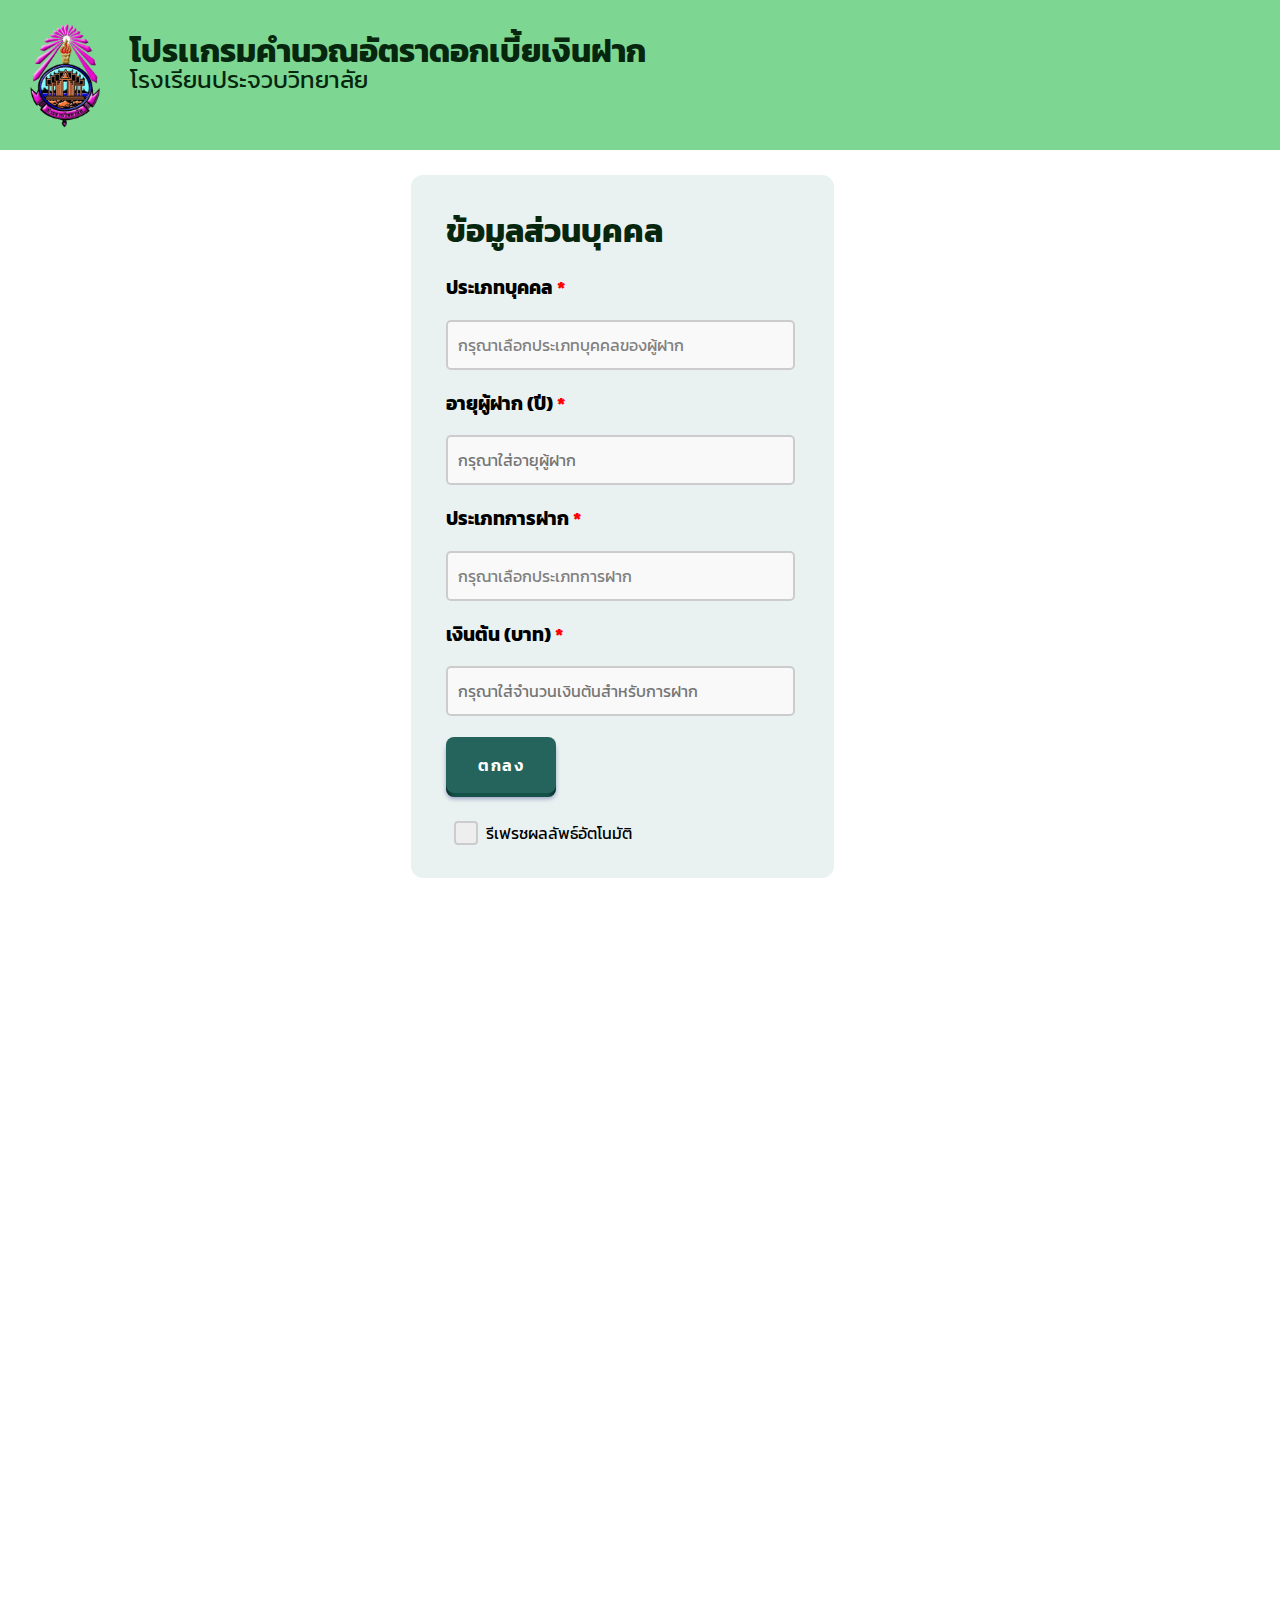
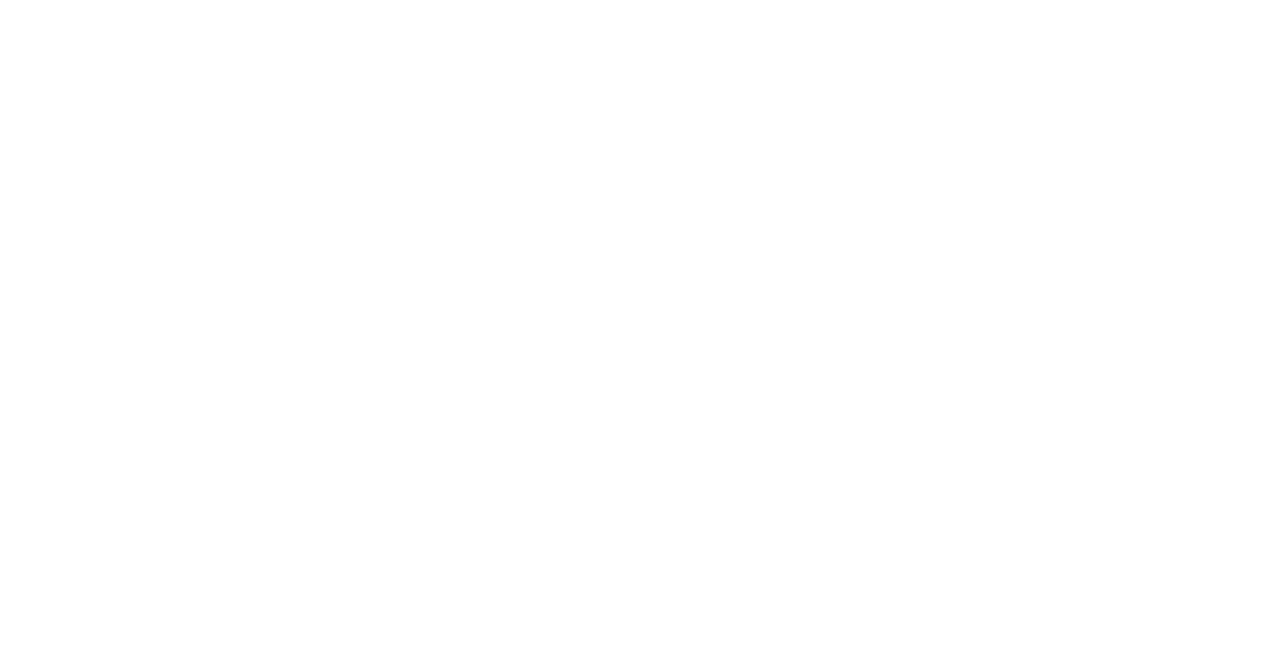
==== index.html @ 6b9879ae "Rename -Web_practice.html- to -index.html-" ====
<html lang="en">
<head>
    <meta charset="UTF-8">
    <meta name="viewport" content="width=device-width, initial-scale=1.0">
    <meta http-equiv="X-UA-Compatible" content="ie=edge">
    <title>โปรเเกรมคำนวณอัตราดอกเบี้ยเงินฝาก</title>
    <link rel="icon" href="images/favicon.png" type="image/png">
    <link rel="preconnect" href="https://fonts.googleapis.com">
<link rel="preconnect" href="https://fonts.gstatic.com" crossorigin>
<link href="https://fonts.googleapis.com/css2?family=IM+Fell+English:ital@0;1&family=Kanit:ital,wght@0,400;0,700;1,400;1,700&display=swap" rel="stylesheet">
    <link rel="stylesheet" href="styles.css">
</head>
    <body>
    <div class="Banner no-caret">
        <img src="images/school_logo.png" alt="" id="school_logo" >
        <div class="header-text" >
             <h1 class="kanit-bold pw">โปรเเกรมคำนวณอัตราดอกเบี้ยเงินฝาก 
        </h1>
        <p class="kanit-regular" id="engpw">โรงเรียนประจวบวิทยาลัย</p>
        </div>
       
    </div> 
    <div class="container kanit-bold ">
        <section class="Personal_info">
            <h2 id="PI">ข้อมูลส่วนบุคคล</h2>
            <div class="select-field kanit-regular">
                <h3 class="pi-header" id="person-type-header">ประเภทบุคคล <span class="stars">*</span></h3>
                <div class="custom-select">
                    <select id="person-type" class="kanit-regular styled-select req-select">
                       
                      
                        <option value="บุคคลธรรมดา">1. บุคคลธรรมดา</option>
                        <option value="นิติบุคคล"disabled selected hidden>2. นิติบุคคล</option>
                        <option value="นิติบุคคลไม่เเสวงหาผลประโยชน์"disabled selected hidden>3. นิติบุคคลไม่เเสวงหาผลประโยชน์</option>
                        <option value="ราชการ"disabled selected hidden>4. ราชการ</option>
                        <option value="รัฐวิสาหกิจ"disabled selected hidden>5. รัฐวิสาหกิจ</option>
                        <option value="สถาบันการเงิน"disabled selected hidden>6. สถาบันการเงิน</option>
                        <option value="กองทุนเเละบริษัท"disabled selected hidden>7. กองทุนเเละบริษัท</option>
                     <option value="" class="selector-placeheader"  disabled selected hidden>กรุณาเลือกประเภทบุคคลของผู้ฝาก</option>
                        <option value="เกษตรกร">2. เกษตรกร</option>
                    </select>
                  </div>
                  <h3 class="pi-header " id="age">อายุผู้ฝาก (ปี) <span class="stars">*</span></h3>
                  <input class="styled-select kanit-regular req-select" type="tel" id="age-input" placeholder="กรุณาใส่อายุผู้ฝาก" oninput="validateInteger(this)">
                <h3 class="pi-header" id="deposit-type-header">ประเภทการฝาก  <span class="stars">*</span></h3>
                <select id="banking-type" class="kanit-regular styled-select req-select">
                    <option value="" class="selector-placeheader"  disabled selected hidden>กรุณาเลือกประเภทการฝาก</option>
                    <option value="saving">1. ฝากออมทรัพย์</option>
                    <option value="fix" >2. ฝากประจำ</option>
                </select>
                
                    <h3 class="pi-header" id="date-input">เลือกวันที่ฝาก <span class="stars">*</span></h3>
                <div class="date-input-container" id="date-input-container">
                    <h4 id="to-text">เริ่ม</h4>
                    <input min="2000-00-01" max="3000-31-12" class="styled-select date-selector kanit-regular saving-select fix-select" type="date" id="start-date" name="start-date">
                    <h4 id="end-text">สิ้นสุด</h4>
                    <input min="2000-00-01" max="3000-31-12" class="styled-select date-selector kanit-regular saving-select" type="date" id="end-date" name="end-date">
                </div>
                <h3 class="pi-header " id="range-select-header">เลือกระยะเวลาการฝาก <span class="stars">*</span></h3>
                <h3 class="pi-header " id="range-select-month-header">ระบุระยะเวลาการฝาก <span class="stars"> (เดือน)*</span></h3>
                <select id="range-selector" class="kanit-regular styled-select fix-select">
                    <option value="" class="selector-placeheader"  disabled selected hidden>กรุณาเลือกระยะเวลาการฝาก</option>
                    <option value="3">3 เดือน</option>
                    <option value="6">6 เดือน</option>
                    <option value="12">12 เดือน</option>
                    <option value="24">24 เดือน</option>
                </select>
                <input class="styled-select kanit-regular " type="tel" id="month-input" placeholder="กรุณาใส่ระยะเวลาการฝาก" oninput="validateInteger(this)">
                <h3 class="pi-header " id="original-fund">เงินต้น (บาท) <span class="stars">*</span></h3>
                <input class="styled-select kanit-regular req-select" type="tel" id="intInput" placeholder="กรุณาใส่จำนวนเงินต้นสำหรับการฝาก" oninput="validateInteger(this)">
                <button class="pushable kanit-regular" onclick="final_process()">
                    <span class="shadow"></span>
                    <span class="edge"></span>
                    <span class="front"> ตกลง </span>
                  </button>
                 
                  
                
                
                  <p id="status-text"></p>
                  <label class="custom-checkbox">
                     <input id="checkingbox" type="checkbox" />
                    <span class="checkmark no-caret">
                       
                    </span>
                    
                      รีเฟรชผลลัพธ์อัตโนมัติ
                  </label>
                 
            </div>
           
        </section>

        <section class="Result" id="Result_box">
            <div class="bank-container">
                <h3 class="bank-showcase-text" id="">ธนาคารตัวเลือก</h3>
            <div id="list-cover">
                <div class="bank-selector-list">
                    <div id="กรุงไทย" class="bank-selector bank-showcase-text kanit-regular" onclick="scaleDown(this,0)"  >
                        <img id="krungthai-logo" src="images/krungthai-logo.png" alt="symbol"> 
                        <p class="bank-name">ธนาคารกรุงไทย</p>
                    </div>
                    <div class="bank-selector bank-showcase-text kanit-regular " onclick="scaleDown(this,0)" id="ไทยพาณิชย์">
                        <img id="krungthai-logo" src="images/dpa_bank_sb@2x.png" alt="symbol"> 
                        <p class="bank-name">ธนาคารไทยพาณิชย์</p>
                    </div>
                    <div class="bank-selector bank-showcase-text kanit-regular" onclick="scaleDown(this,0)" id="กรุงเทพ">
                        <img id="krungthai-logo" src="images/bkk.png" alt="symbol"> 
                        <p class="bank-name">ธนาคารกรุงเทพ</p>
                    </div>
                    <div class="bank-selector bank-showcase-text kanit-regular" onclick="scaleDown(this,0)" id="กรุงศรีอยุธยา">
                        <img id="krungthai-logo" src="images/Ayuthaya.png" alt="symbol"> 
                        <p class="bank-name">ธนาคารอยุธยา</p>
                    </div>
                    <div class="bank-selector bank-showcase-text kanit-regular" onclick="scaleDown(this,0)" id="กสิกรไทย">
                        <img id="krungthai-logo" src="images/KBANK.png" alt="symbol"> 
                        <p class="bank-name">ธนาคารกสิกรไทย</p>
                    </div>
                    <div class="bank-selector bank-showcase-text kanit-regular" onclick="scaleDown(this,1)" id="ธกส.">
                        <img id="krungthai-logo" src="images/BAAC.png" alt="symbol"> 
                        <p class="bank-name" id="BAAC-name">ธนาคารเพื่อการเกษตรและสหกรณ์การเกษตร</p>
                    </div>
                    <div class="bank-selector bank-showcase-text kanit-regular" onclick="scaleDown(this,0)" id="ทหารไทยธนชาต">
                        <img id="krungthai-logo" src="images/TTB.png" alt="symbol"> 
                        <p class="bank-name">ธนาคารไทยธนชาต</p>
                    </div>
                    <div class="bank-selector bank-showcase-text kanit-regular" onclick="scaleDown(this,1)" id="ออมสิน">
                        <img id="krungthai-logo" src="images/GSB.png" alt="symbol"> 
                        <p class="bank-name">ธนาคารออมสิน</p>
                    </div>
                    <div class="bank-selector bank-showcase-text kanit-regular" onclick="scaleDown(this,0)" id="ยูโอบี">
                        <img id="krungthai-logo" src="images/UOB.png" alt="symbol"> 
                        <p class="bank-name">ธนาคารยูโอบี</p>
                    </div>
                    <div class="bank-selector bank-showcase-text kanit-regular" onclick="scaleDown(this,0)" id="ซีไอเอ็มบี ไทย">
                        <img id="krungthai-logo" src="images/CIMB.png" alt="symbol"> 
                        <p class="bank-name">ธนาคารซีไอเอ็มบี ไทย</p>
                    </div>
                    
                    <div class="bank-selector bank-showcase-text kanit-regular" onclick="scaleDown(this,0)" id="เกียรตินาคินภัทร">
                        <img id="krungthai-logo" src="images/kiatti.png" alt="symbol"> 
                        <p class="bank-name">ธนาคารเกียรตินาคินภัทร</p>
                    </div>
                    <div class="bank-selector bank-showcase-text kanit-regular" onclick="scaleDown(this,0)" id="แลนด์ แอนด์ เฮ้าส์ ">
                        <img id="krungthai-logo" src="images/LnH.png" alt="symbol"> 
                        <p class="bank-name">ธนาคารแลนด์ แอนด์ เฮ้าส์</p>
                    </div>
                </div>
            </div>   
            </div>
            <div class="right">
                <div class="rightup">
            <div class="sum">
                <h3 class="kanit-bold result_text" id="sumtext">ยอดรวม</h3>
                <div class= "result_text_div" id="sum-display">
                   00.00 
                </div>
                <p id="THB" class="result_text_info">THB</p> 
                <div class="line"></div>
                <h3 class="kanit-bold result_text" id="insum">ดอกเบี้ยที่ได้รับ</h3>
                <div class= "indisplay" id="in-display">
                    00.00 
                 </div>
                 <p id="THB2" class="result_text_info">THB</p> 
            </div>
            <div class="interest-info-container">  
                <div class="interest-percent">
                    <div class="interest-text-continer">
                        <p id="hundred">อัตราดอกเบี้ย <span id="bank-name-value">: ธนาคารกรุงไทย</span></p>
                        <p  id="interest-rate" class="">0.125</p>
                    </div>
                    <img id="percent" src="images/Percent.png" alt="symbol"> 
                    
                 
                </div>
               <div class="date-block">
                <img id="clock" src="images/clock.png" alt="symbol"> 
                <div id="interest-info-text" >
                    <p class="result_text_info kanit-bold" id="range"> ระยะเวลาทั้งสิ้น <span id="months" class="kanit-bold">xxxx</span> วัน</p>
                    <p class="result_text_info kanit-regular"><span id="date-1">08/6/2952 </span> <span class="result_text_info kanit-regular" id="to">ถึง</span> <span class="result_text_info kanit-regular" id="date-2">08/12/2953</span></p>
                </div>
               
            </div>
        </div>
        </div>
        <div   id="detail-container">
            <div id="req-header-container">
                <img id="uni-bank-image" src="images/BAAC.png" alt="symbol"> 
                
            <div  id="req-list">
                <h3 class="req-text kanit-regular" id="req-header">ข้อมูลเกี่ยวกับ </h3>
                <h3 class="req-text" id="req-header-name">ธนาคารกสิกรไทย </h3>
            </div>

            </div>
            <div class="new-line" id="req-line" ></div>
            <h3 class="req-text " id="req">เงื่อนไขการเปิดบัญชี</h3>
            <div class="req-line">
                <p class="req-text req-p kanit-regular" >จำนวนเงินฝากขั้นต่ำหรับการเปิดบัญชี <span id="req-amount " class="kanit-bold">10000 </span> บาท</p>
                <img id="tick" src="images/Tick.png" alt="symbol"> 
            </div>
            <div class="req-line">
                <p class="req-text req-p kanit-regular" id="req-age" >อายุขั้นต่ำหรับการเปิดบัญชี <span id="age-amount " class="kanit-bold">20 </span> ปี</p>
                <img id="tick2" src="images/Tack.png" alt="symbol"> 
            </div>
            <div class="new-line" id="req-line" ></div>
            <h3 id="detail-header">ข้อมูลเเละเงื่อนไขเพิ่มเติม</h3>
            <div id="extra-info">
                
                <p   class="kanit-regular" id="detail">
                  
                </p>

            </div>
            
            
        </div>
        <img src="images/Money.png" alt="" id="Money-image" class="Bank-image">
        <img src="images/Money2.png" alt="" id="Money-image2" class="Bank-image">
        <img src="images/Money3.png" alt="" id="Money-image3" class="Bank-image">

    </div>
        </section>
    </div>  
    <div class="container">
      </div>
    <script src="script.js"></script>   


    </body>
    
</html>
---- styles.css ----
body{
  margin: 0;
  height: 1500;
  background-color: rgb(255, 255, 255);
}

@media (max-width:1358px){
  .right{
    width: 100% !important;
  }
  .rightup{
    display: flex;
    align-items: center;  
    flex-direction: column;
  }
  .interest-info-container{
    margin-top: 0px!important;
    align-items: center;
    justify-content: center ;
  }
  #detail-container{
    width: 95% !important;
    height: 40% !important;
    background-color: white !important;
    border-radius: 12px !important;
    margin: auto !important;
   overflow: hidden;

  }
  .sum{
    margin-top: 0px !important;
    margin-right: 0px !important;
   margin-left: 0px !important;
   width: 90% !important;

  }
  .Result{
    display: flex ;
    flex-direction: column;
    align-items: center;
    
   overflow: none !important;
   padding-bottom:25px;
  
  }
  .bank-container{
    width: 90% !important;
    height: 120px !important;
    overflow: hidden;
    margin-left:0px !important;
  }
  .bank-selector-list{
    display: flex;
    width: 2740px !important;
  }
  #list-cover{
    width: 100%;
    overflow: auto;
  }
  .bank-selector{
    width: fit-content !important;
    margin-right: 15px !important;
    padding-right: 10px;
  }
  .bank-name{
    margin-right: 5px !important;
  }
  #date-input-container{
    display: flex;
    flex-direction: column !important;
    
  }
  .date-selector{
    width: 80% !important;
  }
  #to-text{
    margin: 5px !important;
  }
  #end-text{
    margin: 5PX !important;
  }
}
  



@media (min-width:1358px){
  .Result{
    display: flex;


  }

}


#date-input-container{
  display: flex; 
  flex-direction: row;
}

.Banner {
  background: linear-gradient(to right, #7dd692 70%, #7dd692 );
  height: 150px;  
  display: flex;

    
  
  align-items: center; /* Center vertically */
  justify-content: flex-start;

}
.header-text{
width: 100%;
height: 100px;
margin:0px ;
margin-top: 30px;

}
.pw {
  font-size: 2rem;
  margin: 0; 
  line-height: 0.7;
  color: #07260e;
}

#engpw{
  margin: 0;
      padding: 0;
      border: 0; 
      font-size: 1.5rem;
      color: #07260e;
}


#PI{
 padding-top: 5px;
 font-size: 2rem;
 margin-bottom: 15px;
 color: #07260e;
}

.Personal_info {
  background-color: #E9F2F1;
  margin: 25px ; 
  border-radius: 12px;
  padding-right: 0px;
  width: 33%; 
  box-sizing: border-box;
 height:fit-content;
 padding-left: 35px;
 padding-bottom: 25px;
}
.pushable {
position: relative;
background: transparent;
padding: 0px;
border: none;
cursor: pointer;
outline-offset: 4px;
outline-color: deeppink;
transition: filter 250ms;
-webkit-tap-highlight-color: rgba(0, 0, 0, 0);
margin-top: 25px;
}

.shadow {
position: absolute;
top: 0;
left: 0;
height: 100%;
width: 100%;
background: hsl(226, 25%, 69%);
border-radius: 8px;
filter: blur(2px);
will-change: transform;
transform: translateY(2px);
transition: transform 600ms cubic-bezier(0.3, 0.7, 0.4, 1);
}

.edge {
position: absolute;
top: 0;
left: 0;
height: 100%;
width: 100%;
border-radius: 8px;
background: linear-gradient(
  to right,
  rgb(9, 45, 40),
  rgb(20, 82, 73) 8%,
  rgb(20, 82, 73) 92%,
  rgb(9, 45, 40) 100%
);
}

.front {
display: block;
position: relative;
border-radius: 8px;
background: rgb(36, 100, 92);
padding: 16px 32px;
color: white;
font-weight: 600;
text-transform: uppercase;
letter-spacing: 1.5px;
font-size: 1rem;
transform: translateY(-4px);
transition: transform 600ms cubic-bezier(0.3, 0.7, 0.4, 1);
}

.pushable:hover {
filter: brightness(110%);
}

.pushable:hover .front {
transform: translateY(-6px);
transition: transform 250ms cubic-bezier(0.3, 0.7, 0.4, 1.5);
}

.pushable:active .front {
transform: translateY(-2px);
transition: transform 34ms;
}

.pushable:hover .shadow {
transform: translateY(4px);
transition: transform 250ms cubic-bezier(0.3, 0.7, 0.4, 1.5);
}

.pushable:active .shadow {
transform: translateY(1px);
transition: transform 34ms;
}

.pushable:focus:not(:focus-visible) {
outline: none;
}

.Result{
  margin: 25px ; 
  margin-left: 10px;
  border-radius: 12px;
  background-color: #E9F2F1;
  width: 70%;
  box-sizing: border-box;
  overflow: hidden;
  transition : all 1s ease ;
  width: 0%;
  height: fit-content;
}

#school_logo{
scale: 0.7;
margin: 0px;
width: 100px;
height:148.5px ;
margin-right: 15px;
margin-left: 15px;
}

#interest-sum-display{
  font-size: 1.5rem;
  color:  #07260e;
  word-wrap: break-word;
  word-break: break-word;
}

.container {
  height: 1050px;
  display: flex;
  justify-content: center;
}

.sum{

  margin: 25px;
  padding: 50px;
  padding-left: 0px;
  padding-top: 15px;
  background-color : rgb(190, 143, 88)  ;
  border-radius: 12px;
  padding-right: 0px;
  padding-bottom: 100px;
  width: 92%;
  height: 135px;
  content: '';
  box-shadow: 15px 5px 0px -5px rgb(117, 76, 29);
 z-index: 10;
}
.Bank-image {
  position:absolute;
  scale: 0.33;
  top: 33px;
  left: 1185px;
  
  transform-origin: left;
 
}
#Money-image{
z-index: 3;
transition: transform 0.2s ease-in-out;
display: none;
}
#Money-image2{
z-index: 2;
transition: transform 0.23s ease-in-out;
display: none;
}
#Money-image3{
z-index: 1;
transition: transform 0.26s ease-in-out;
display: none;
}
.bank-container{
margin: 25px;

margin-right: 0px;

padding: 50px;
padding-left: 15px;
padding-top: 15px;
background-color : #ffffff;
border-radius: 12px;

padding-right: 15px;
width: 40%;
border: 1px solid rgba(255, 255, 255, 0.522);

}
#current-interest-display{

font-size: 2rem;
}
.bank-showcase-text{
color: #07260e;
margin-top: 5px;
margin-bottom: 5px;
}
.new-line{
background-color: #07260e;
height: 1px;
width: 100%;
margin-top: 5px;
margin-bottom: 15px;
margin-top: 30px;
}
.bank-selector-list{

width: 100%;
height: 97%;
margin: 0px;
cursor: pointer;
}
.bank-selector{
height: 56px;
width: 100%;
background-color: #ccdedc;

border-radius: 32px;
margin-bottom: 16px;
display: flex;
transition: transform 0.15s ease-out ,background-color 0.2s ease; 

}
.bank-selector:hover {
transform: scale(1.1);
}

#krungthai-logo{
scale: 1.1;
margin: 0;
margin-right: 5px;
}

#BAAC-name{
margin-top: 8px;

}
.bank-name {
color: #07260e;
transition: color 0.15s ease;
margin-left: 5px;
}

#result{
  margin: 25px ; 
  margin-left: 10px;
      display: flex;
      justify-content: center; 
      align-items: center;
   
      
     
}

.line{
margin-top: 5px;
  background-color: rgb(196, 149, 95);
  height: 5px;
  width: 100%;
  border-top: dashed rgb(131, 88, 38);

}
#insum{
margin-left: 15px;color: rgb(117, 76, 29);
}
.indisplay{
  width: 320px;
margin-left: 15px;
margin-top: 0px;
font-size: 2rem;
line-height: 30px;
color: rgb(117, 76, 29);
}
.result_text_div{
  width: 320px;
   color: rgb(237, 248, 240);
  margin-left: 15px;
  font-size: 56px; 
  line-height: 1;

}
#sumtext{
margin-left: 15px;
}
.result_text{
 margin-left: 15px;
 color: rgb(237, 248, 240);
}

.result_text_info{
  color:  rgb(237, 248, 240);
  margin: 0;

}   



.right{
width: 70%  ;




}
.rightup{

display: flex;


}



#to{
  margin-left: 5px;
  ;
}
#date-1{
  font-style: italic  ;
}
#date-2{
  margin-left: 5px;
  font-style: italic  ;
}
.date-container{
  
  display: flex;
  width: 100%;
  
  padding-top: 10px;
  padding-left: 10px;
}
#months{
  font-style: italic;
}
#req-per{
line-height: 20px;
}
#req-age{
line-height: normal;
}
.interest-info-container {
  margin-top: 25px;
 width: 100%;

 
 height: 34.5%;
 display: flex;
 flex-direction: column;
 justify-content: center ;
 align-items: center;
}

.result_text_info {
color: #24645c;
}
#interest-info-text{
margin-top: 30px;
}
.date-block{
  background-color: #ccdedc;
  border-radius: 12px;
  height: 110.67px;
  width: 89%;
  display: flex;
  flex-direction: row;
  margin-bottom: 25px;
  border: 1px solid rgba(255, 255, 255, 0.522);
}
.interest-percent{
margin-bottom: 25px;
background-color: #24645c;
border-radius: 12px;
height: 110.61px;
width: 89%;
display: flex;

border: 1px solid rgba(255, 255, 255, 0.522);
justify-content: right;
align-items: center;

}
#interest-rate{


font-size: 3rem;
margin-top: 0px;
color: #ccdedc;

line-height: 5px;
margin-top: 20px;
direction: rtl;


}
#hundred{
font-size: 1rem;
margin-top: 0px;
color: #ccdedc;
margin-left: 10px;
direction: rtl;
margin-top: 20px;
}
.interest-text-continer{
width: 292.97px;
}
#flowercoint{
font-size: 1rem;
margin: 0;
padding: 0;
margin-top: 25px;
}
#percent{
scale: 1;
height: 70px;
width: 70px;
margin-left: 20px;
margin-right: 20px;


}

#percent-info-text{
color: #ccdedc;
}

#THB{
color: white;
margin-left: 15px;
}
#THB2{
color: rgb(117, 76, 29);
margin-left: 15px;
}
#clock{
scale: 0.7;
width: 100px;
height: 100px;
}


.range-div{
  background-color: white;
  width: 70%;
  margin: 0px;
  height: 30%;
  
}

#req-header{
margin: 0px;
font-size: clamp(1rem, -0.2692rem + 2.0513vw, 1.5rem);
margin-top: 15px;
}
.req-text{
margin: 0px;
color: rgb(7, 38, 14);
line-height: 40px;

}
#req-header-name{
font-size: clamp(1rem, -0.1538rem + 3.0769vw, 2.5rem);
flex: 1;
word-break: break-word;
}
#detail-container{
width: 94%;
height: 67.5%;
background-color: white;
border-radius: 12px;
margin: auto;
overflow: auto;

}
#req-header-container{
display: flex;
height: 150px;
}

#extra-info{
margin-top:15px ;
margin-right: 15px;
width: 96%;
height: 225px;
background-color: #ffffff;
padding-top: 0;
padding-right: 30px;
overflow-y: auto;
overflow-wrap:anywhere;
}

#detail{
margin-left: 30px;
font-size: 1.2rem;
margin-top: 0px;
white-space: pre-wrap;
}

#detail-header{
margin: 15px;
margin-bottom: 0px;

font-size: 1.5rem;
}
#uni-bank-image{
scale: 1;
margin: 15px;
margin-top: 0;
margin-bottom: 0px;
}
#req-line{
background-color: #e2e2e2;
height: 3px;
width: 95%;
margin-left: auto;
margin-right: auto;
}
#req{
margin: 15px;
margin-bottom: 0px;
font-size: 1.5rem;
}
#tick{
scale: 0.7;
margin-top: 5px;
}
#tick2{
scale: 0.7;
margin-top: 5px;
}
.req-line{
display: flex;
height: 30px;

}
.req-p{
margin-left: 30px;
font-size: 1.2rem;
}
.styled-select {        
  width: 200px;
  padding: 10px;
  font-size: 16px;
  border: 2px solid #ccc;
  border-radius: 5px;
  background-color: #f9f9f9;
  appearance: none; 
  
  cursor: pointer;
  transition: all 0.3s ease-in;
  width: 90%;
  height: 50px;
 
}

.styled-select:focus {
  border-color: #4CAF50;
  outline: none;
}

.styled-select option {
  padding: 10px;
}




.stars{
  color: red;
}
#range{
  line-height: 20px;
   font-size: 1.2rem;
}
.date-input-container{
  display: flex;
  flex-direction: row;
}
.date-selector{
  width: 30%;
  align-self: center;
}


#end-date{
 
  align-self: center;
  margin-left: 5px;
  margin-right: 5px;
}


#start-date{

  margin-left: 5px;
  margin-right: 5px;
}








.kanit-regular {
  font-family: "Kanit", serif;
  font-weight: 400;
  font-style: normal;
  
}

.kanit-bold {
  font-family: "Kanit", serif;
  font-weight: 700;
  font-style: normal;
  margin: 0;
}

.kanit-bold-italic {
  font-family: "Kanit", serif;
  font-weight: 700;
  font-style: italic;
}
.im-fell-english-regular {
  font-family: "IM Fell English", serif;
  font-weight: 400;
  font-style: normal;
}

.im-fell-english-regular-italic {
  font-family: "IM Fell English", serif;
  font-weight: 400;
  font-style: italic;
}
.kanit-regular-italic {
  font-family: "Kanit", serif;
  font-weight: 400;
  font-style: italic;
}

.custom-checkbox input[type="checkbox"] {
  display: none;
}

/* The container for the custom styled checkbox */
.custom-checkbox {
  display: inline-flex;
  align-items: center;
  cursor: pointer;
  font-size: 16px;
  margin: 8px;
}

/* The styled "checkbox" */
.custom-checkbox .checkmark {
  width: 20px;
  height: 20px;
  background-color: #eee;
  border: 2px solid #ccc;
  border-radius: 4px; /* Add this for rounded corners */
  margin-right: 8px;
  transition: background-color 0.07s, border-color 0.07s;
}

/* Change the checkbox when checked */
.custom-checkbox input[type="checkbox"]:checked + .checkmark {
  background-color: #4caf50;
  border-color: #4caf50;
}

/* Add a checkmark (optional) */
.custom-checkbox .checkmark::after {
  content: '';
  display: none;
  width: 6px;
  height: 10px;
  border: solid white;
  border-width: 0 2px 2px 0;
  transform: rotate(45deg);
  margin-left: 6px;
  margin-top: 3px;
}

/* Show the checkmark when checked */
.custom-checkbox input[type="checkbox"]:checked + .checkmark::after {
  display: block;
}

* {
outline: none;
}

button, input, a {
outline: none;
}

button:focus, input:focus, a:focus {
outline: none;
box-shadow: 0 0 3px #007bff; /* Add a custom focus indicator */
}


.no-caret {
user-select: none;
}
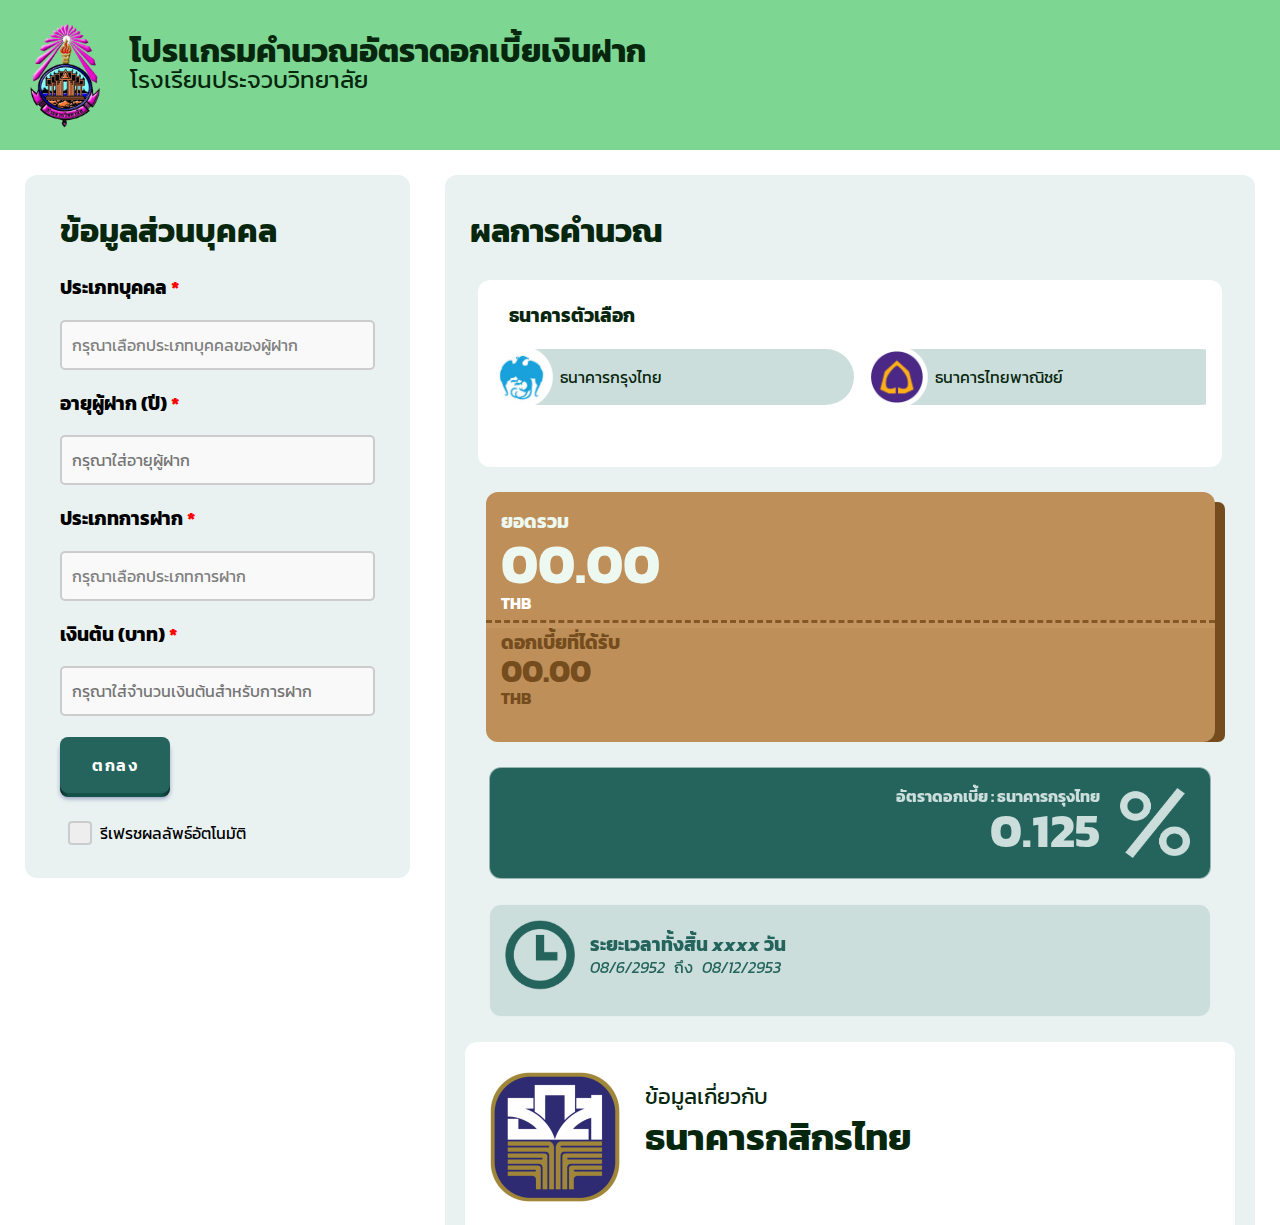
==== commit 39f777c6: "Mobile version" ====
--- a/index.html
+++ b/index.html
@@ -92,8 +92,13 @@
         </section>
 
         <section class="Result" id="Result_box">
+            <div id="result_header_div">
+            <h2 id="result_header">ผลการคำนวณ</h2>
+
+            </div>
+
             <div class="bank-container">
-                <h3 class="bank-showcase-text" id="">ธนาคารตัวเลือก</h3>
+                <h3 class="bank-showcase-text" id="bank-showcase-header">ธนาคารตัวเลือก</h3>
             <div id="list-cover">
                 <div class="bank-selector-list">
                     <div id="กรุงไทย" class="bank-selector bank-showcase-text kanit-regular" onclick="scaleDown(this,0)"  >
@@ -222,11 +227,10 @@
     </div>
         </section>
     </div>  
-    <div class="container">
-      </div>
+   
     <script src="script.js"></script>   
 
 
     </body>
     
-</html>
+</html>--- a/styles.css
+++ b/styles.css
@@ -1,10 +1,61 @@
 body{
   margin: 0;
-  height: 1500;
+  height: fit-content !important;
   background-color: rgb(255, 255, 255);
-}
+  padding-bottom: 25px;
+}
+
+
+
+@media (max-width:779.5px){
+  
+  .container{
+    height: fit-content !important;
+    flex-direction: column;
+  }
+  .Personal_info{
+    width: 92% !important;
+    margin-left: 4% !important;
+    margin-bottom: 0px !important;
+  }
+  .Result{
+    margin-left: 4% !important;
+  }
+  .bank-container{
+    width: 70% !important;
+    
+  
+  }
+  .req-p{
+    font-size: 0.9rem !important;
+    margin-left: 15px !important;
+  }
+  .pw{
+    font-size: 1.3rem !important;
+    line-height: 25px !important;
+  }
+  #engpw{
+    font-size: 1rem !important;
+
+  }
+  .result_text_div{
+    width: 70% !important;
+  }
+  .indisplay{
+    width: 70% !important;
+  }
+}
+
+
+
+
+
 
 @media (max-width:1358px){
+  #result_header_div{
+    display: flex !important;
+    width: 100%;
+  }
   .right{
     width: 100% !important;
   }
@@ -25,6 +76,7 @@
     border-radius: 12px !important;
     margin: auto !important;
    overflow: hidden;
+   padding-top: 25px;
 
   }
   .sum{
@@ -44,21 +96,21 @@
   
   }
   .bank-container{
-    width: 90% !important;
+    width: 88% !important;
     height: 120px !important;
     overflow: hidden;
     margin-left:0px !important;
   }
   .bank-selector-list{
     display: flex;
-    width: 2740px !important;
+    width: 4500px !important;
   }
   #list-cover{
     width: 100%;
     overflow: auto;
   }
   .bank-selector{
-    width: fit-content !important;
+    width: 400px !important;
     margin-right: 15px !important;
     padding-right: 10px;
   }
@@ -250,6 +302,19 @@
   height: fit-content;
 }
 
+#result_header{
+  padding-top: 5px;
+ font-size: 2rem;
+ color: #07260e;
+ margin-left: 25px;
+ margin-bottom: 0px;
+}
+#result_header_div{
+  display: flex;
+  width: 100%;
+  display: none;
+}
+
 #school_logo{
 scale: 0.7;
 margin: 0px;
@@ -336,6 +401,13 @@
 color: #07260e;
 margin-top: 5px;
 margin-bottom: 5px;
+
+}
+#bank-showcase-header{
+  color: #07260e;
+margin-top: 5px;
+margin-bottom: 15px;
+margin-left: 15px;
 }
 .new-line{
 background-color: #07260e;
@@ -414,7 +486,7 @@
 color: rgb(117, 76, 29);
 }
 .result_text_div{
-  width: 320px;
+  width: 320px ;
    color: rgb(237, 248, 240);
   margin-left: 15px;
   font-size: 56px; 
@@ -606,6 +678,7 @@
 word-break: break-word;
 }
 #detail-container{
+  padding-top: 20px;
 width: 94%;
 height: 67.5%;
 background-color: white;
@@ -677,7 +750,8 @@
 }
 .req-p{
 margin-left: 30px;
-font-size: 1.2rem;
+font-size: 1.5rem;
+width: fit-content;
 }
 .styled-select {        
   width: 200px;
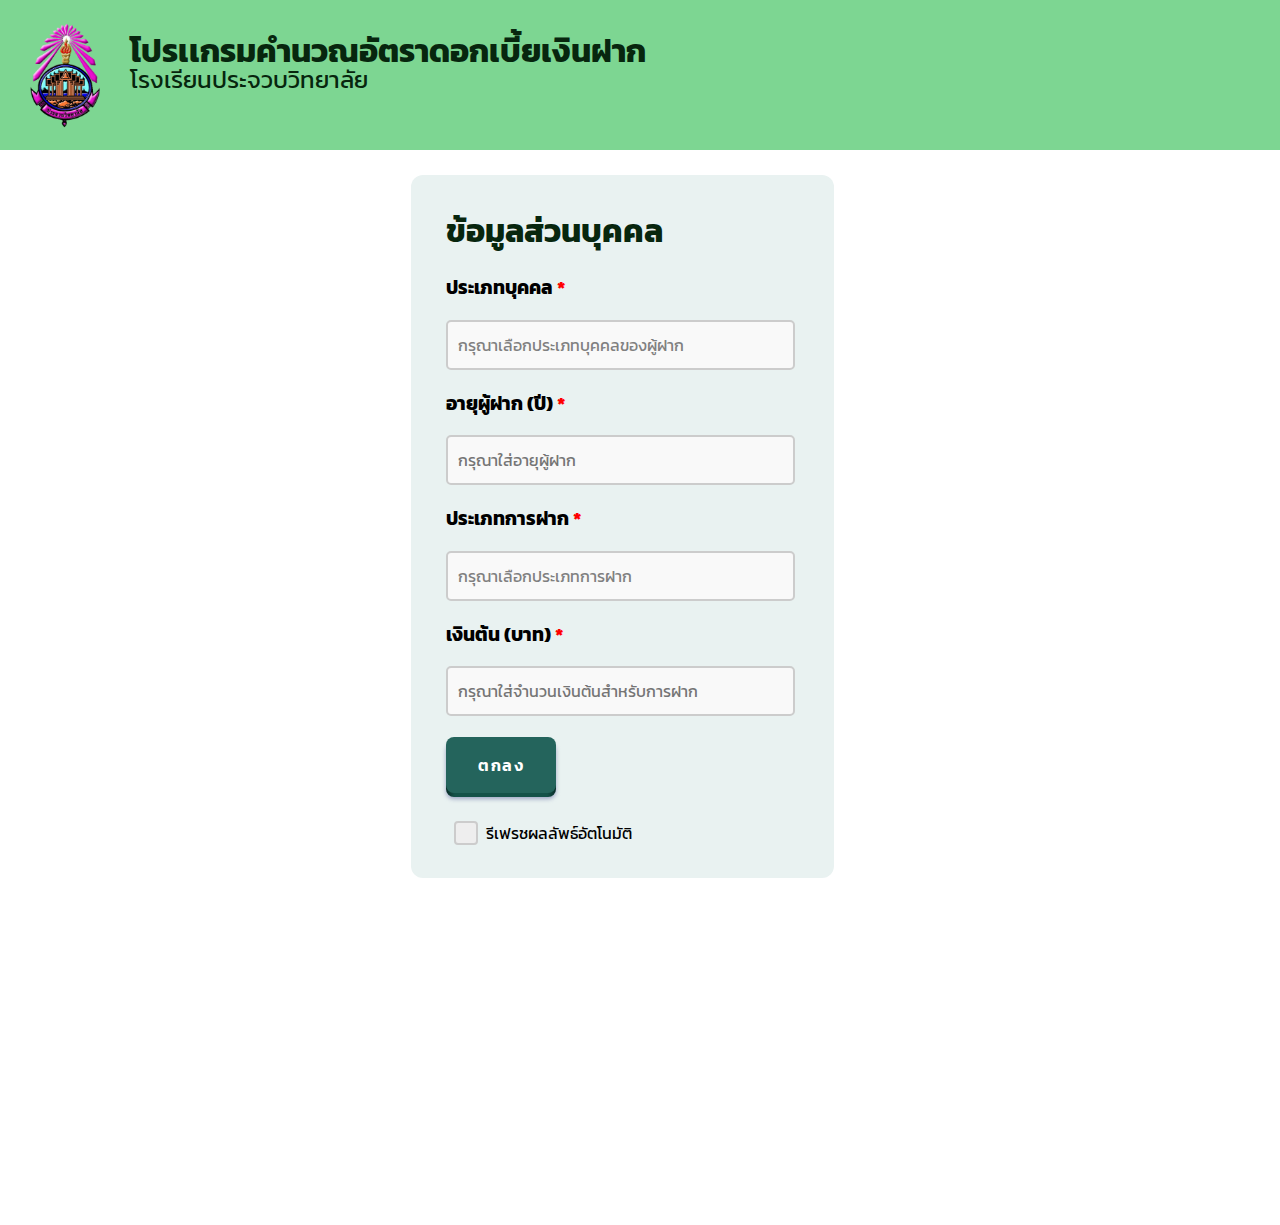
==== commit 856c2f6b: "bugs fixed/ready to use" ====
--- a/index.html
+++ b/index.html
@@ -20,7 +20,7 @@
         </div>
        
     </div> 
-    <div class="container kanit-bold ">
+    <div class="container kanit-bold " id="main-div">
         <section class="Personal_info">
             <h2 id="PI">ข้อมูลส่วนบุคคล</h2>
             <div class="select-field kanit-regular">
@@ -233,4 +233,4 @@
 
     </body>
     
-</html>+</html>
--- a/styles.css
+++ b/styles.css
@@ -130,6 +130,10 @@
   }
   #end-text{
     margin: 5PX !important;
+  }
+  .req-p{
+    font-size: 1.2rem !important;
+    margin-left: 25px !important;
   }
 }
   
